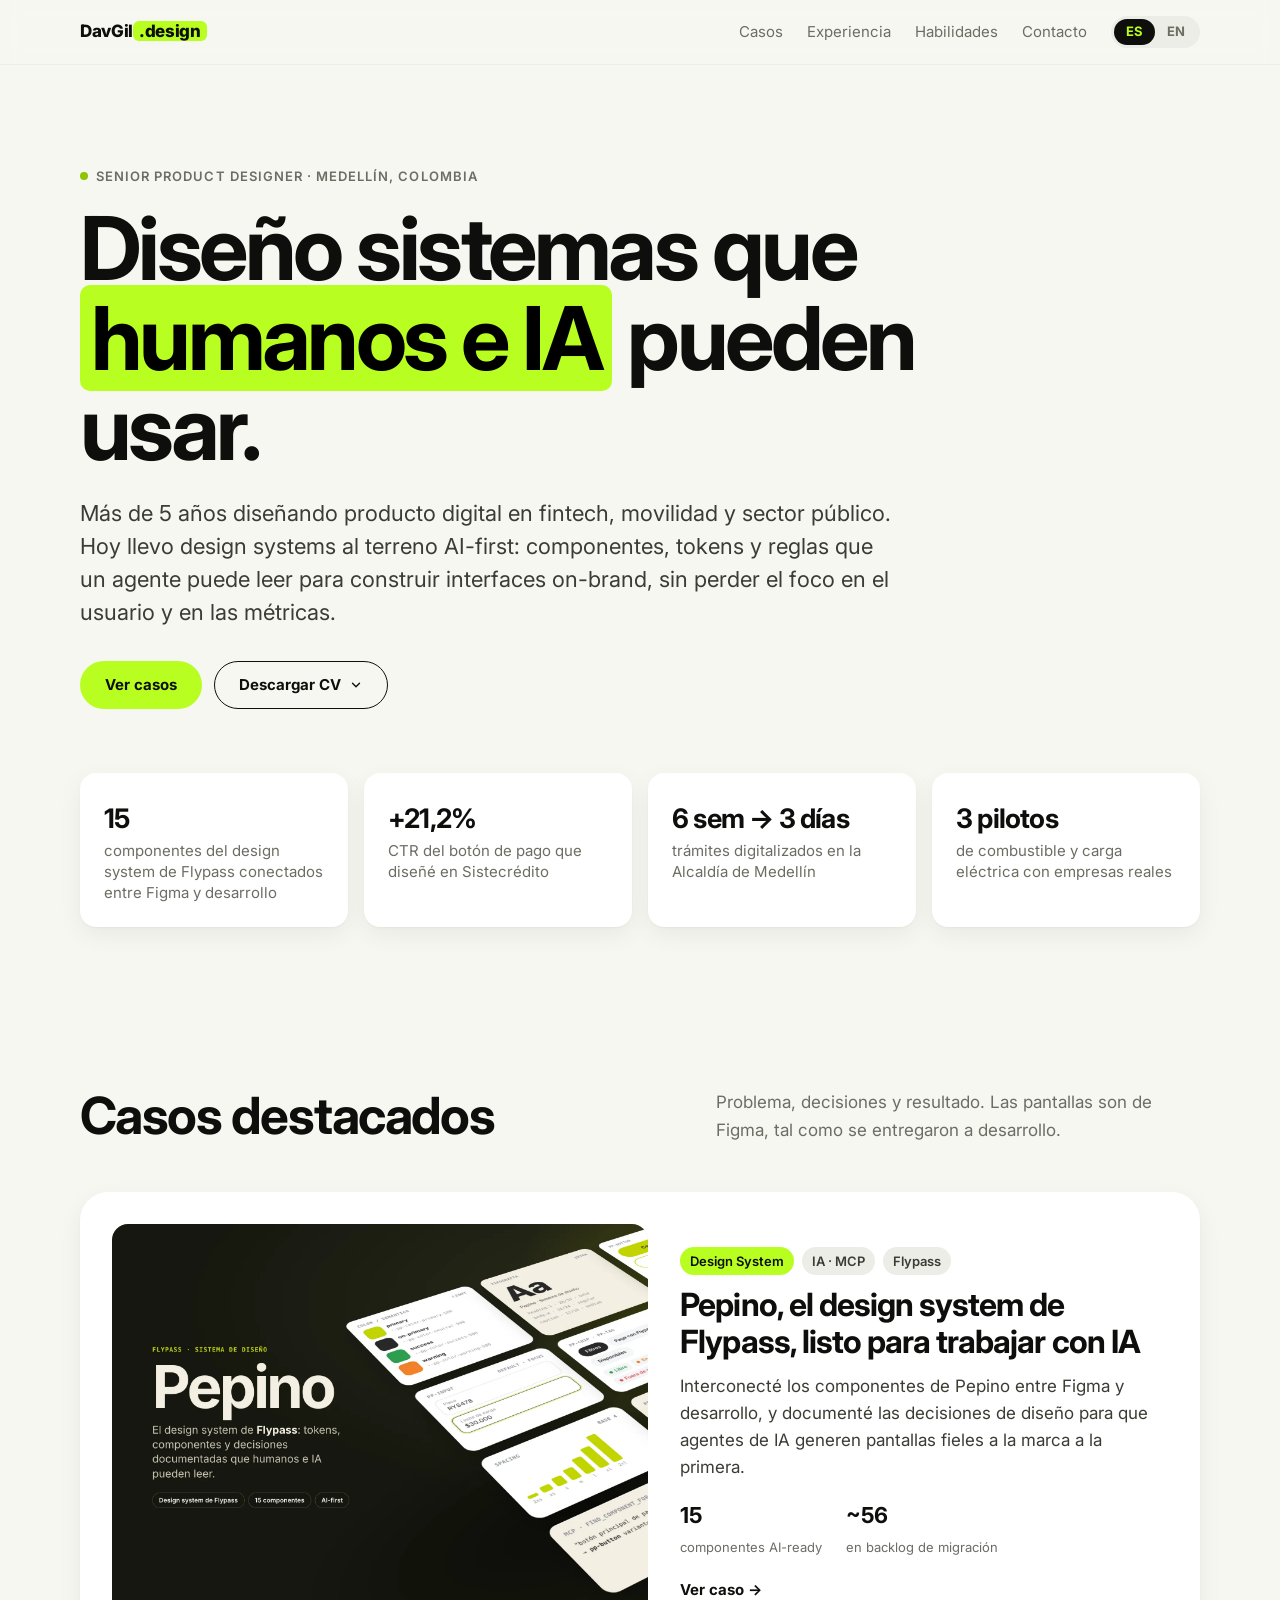
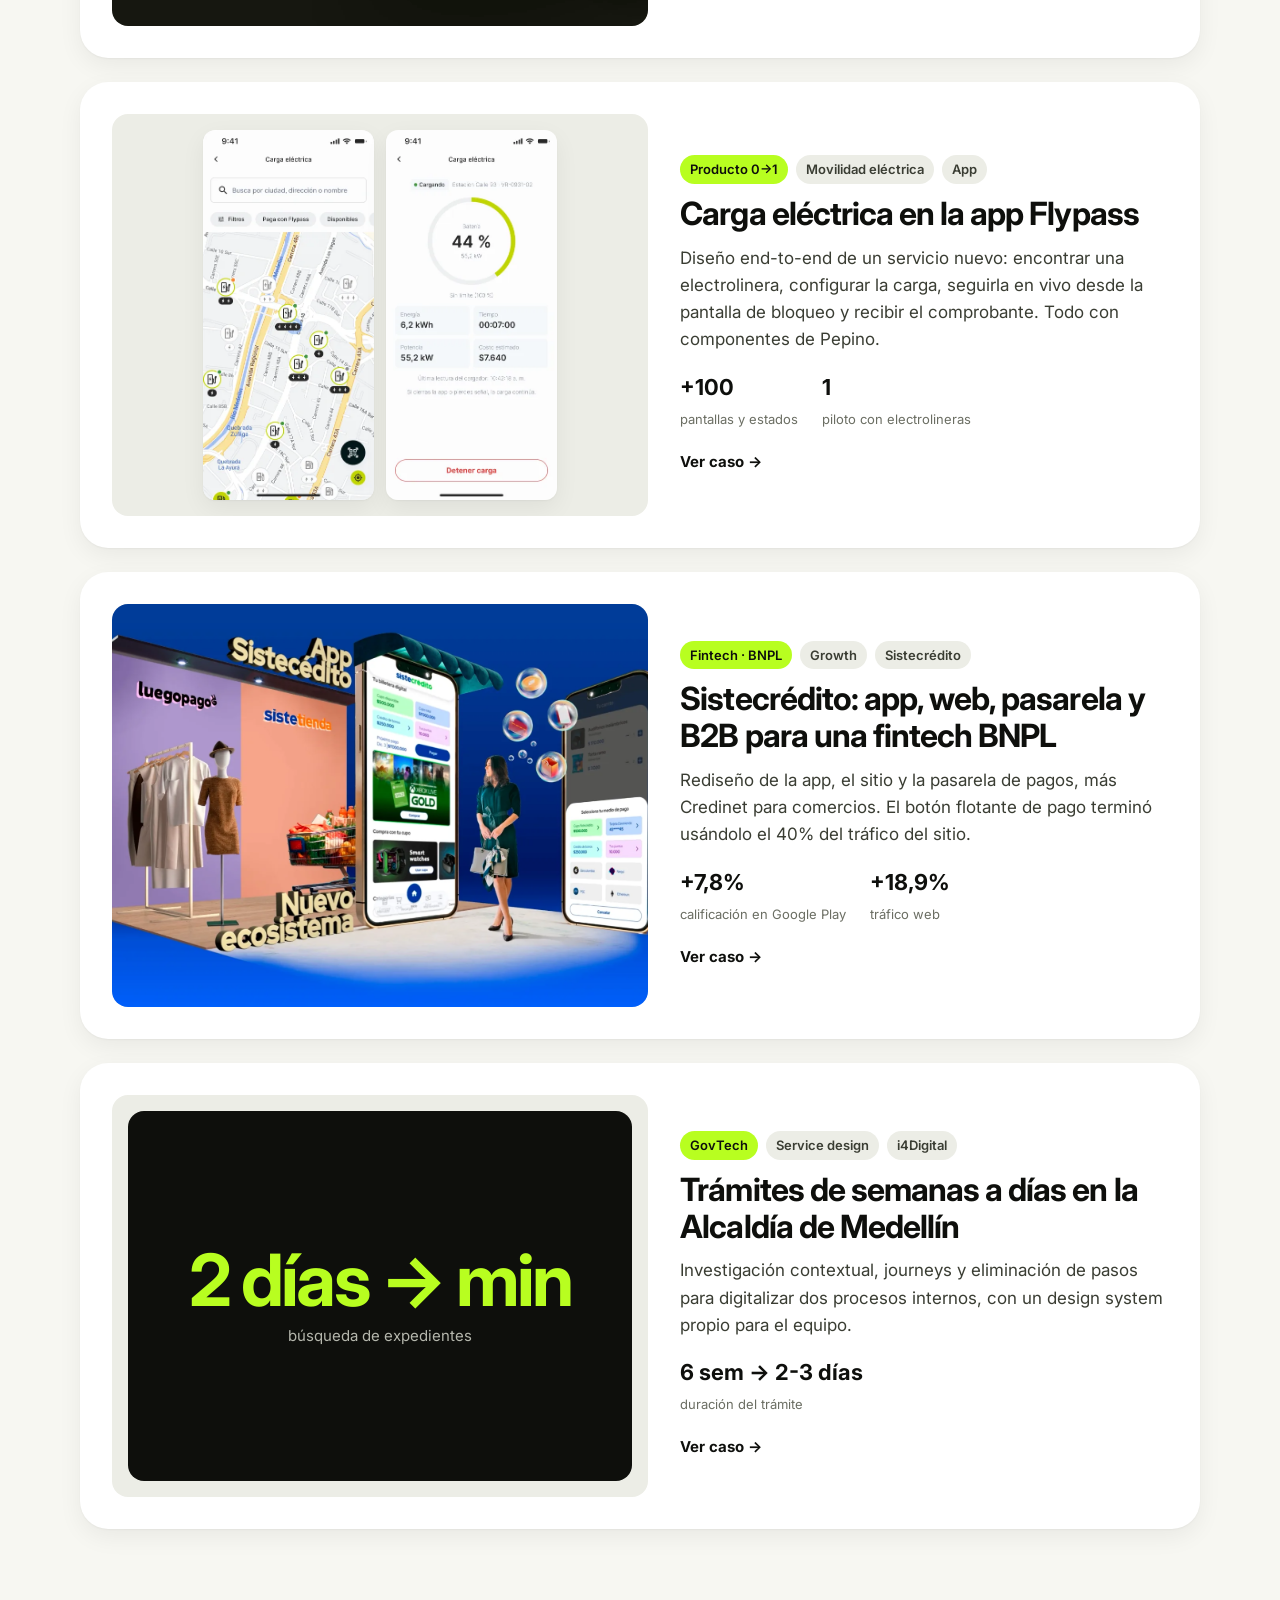
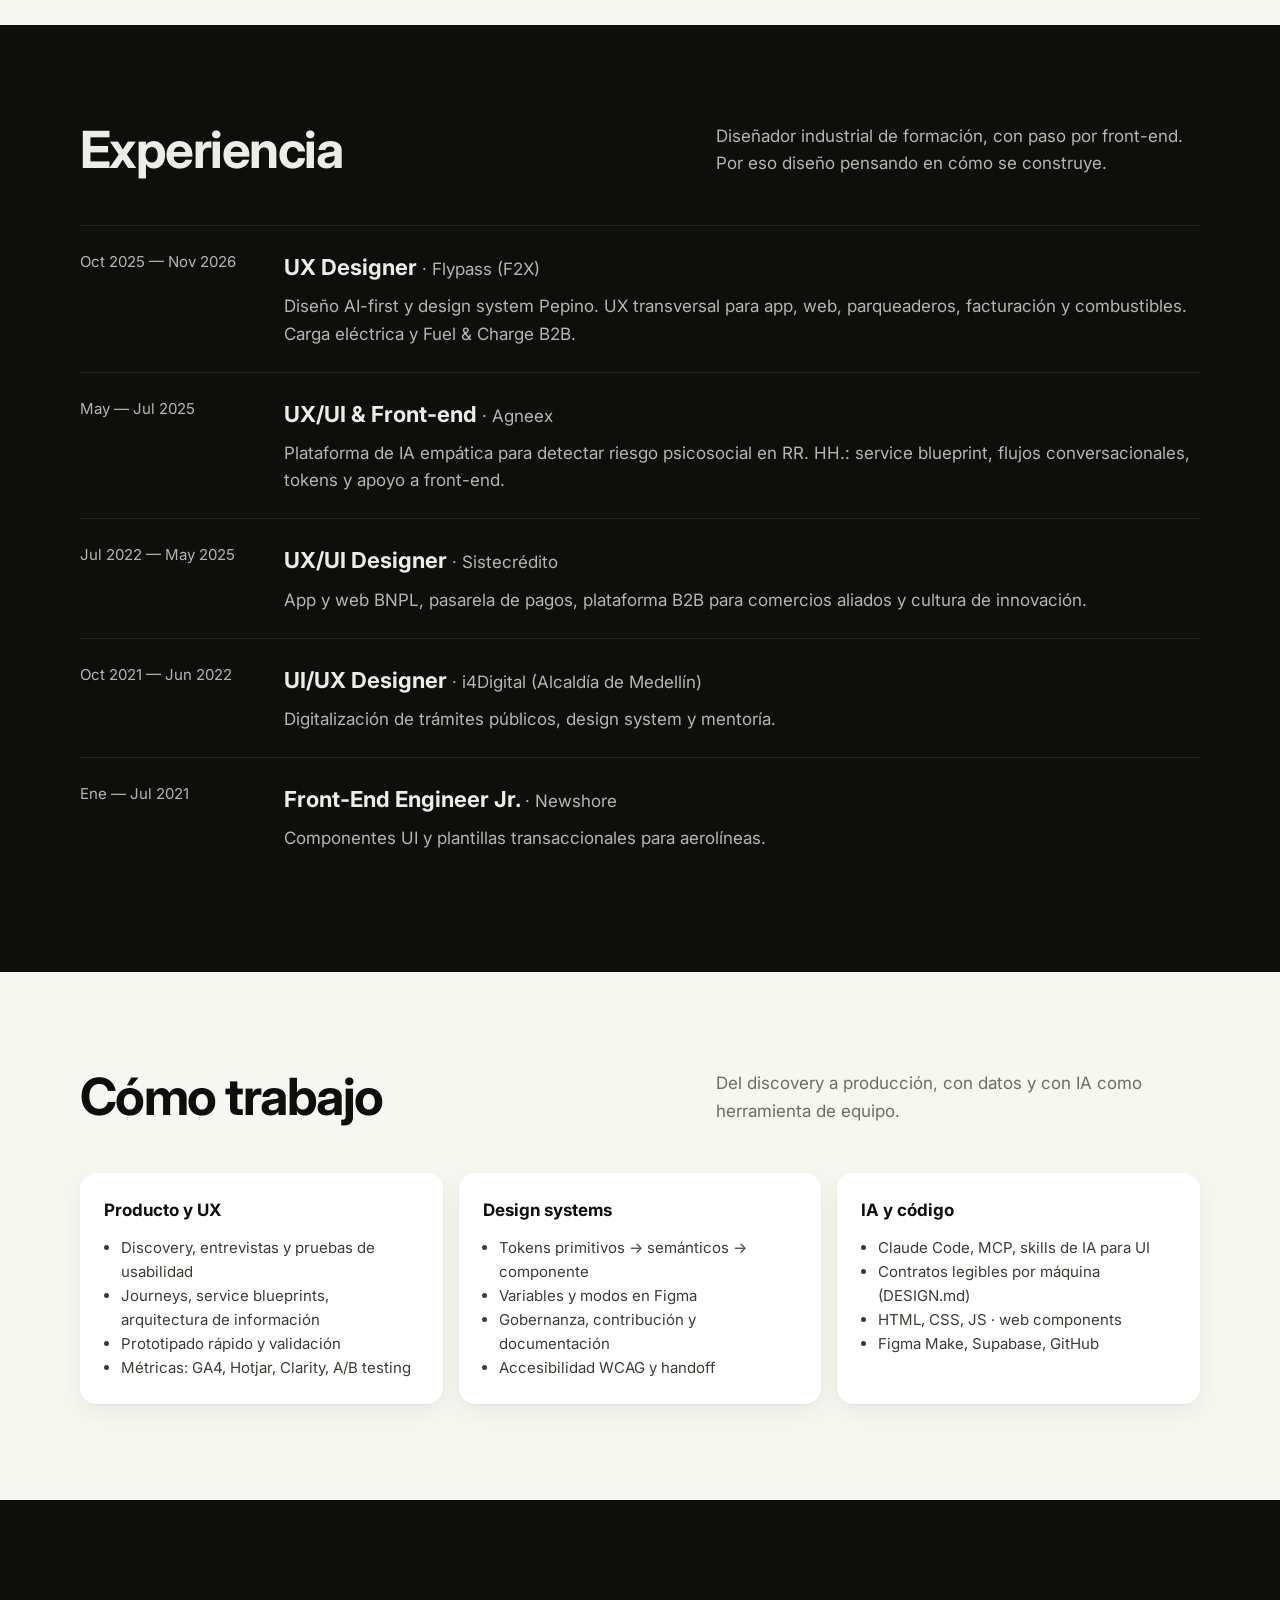
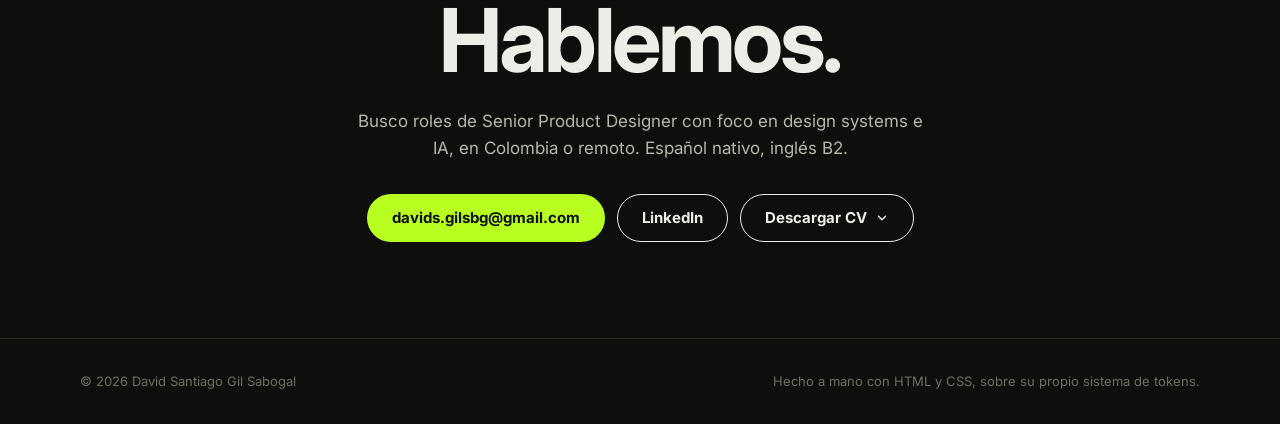
==== index.html @ e86877a6 "Portafolio v1: sitio ES/EN, casos y CV" ====
<!DOCTYPE html>
<html lang="es">
<head>
  <meta charset="utf-8">
  <meta name="viewport" content="width=device-width, initial-scale=1">
  <title>David Santiago Gil · Senior Product Designer · Design Systems & IA</title>
  <meta name="description" content="Senior Product Designer en Medellín. Design systems AI-first, producto fintech y movilidad. Pepino DS, carga eléctrica Flypass, pagos BNPL Sistecrédito.">
  <meta property="og:title" content="David Santiago Gil · Senior Product Designer">
  <meta property="og:description" content="Design systems AI-first · Fintech · Movilidad">
  <meta property="og:image" content="https://davgil-design.github.io/assets/img/pepino/hero-ds.webp">
  <link rel="preconnect" href="https://fonts.googleapis.com">
  <link rel="preconnect" href="https://fonts.gstatic.com" crossorigin>
  <link href="https://fonts.googleapis.com/css2?family=Inter:wght@400;600;700;800&family=JetBrains+Mono:wght@400;600&display=swap" rel="stylesheet">
  <link rel="stylesheet" href="assets/css/main.css">
</head>
<body>
<a class="skip-link" href="#main">Saltar al contenido</a>

<header class="nav">
  <div class="container nav__inner">
    <a class="nav__brand" href="./">DavGil<span>.design</span></a>
    <div class="nav__right"><ul class="nav__links">
      <li><a href="#casos">Casos</a></li>
      <li><a href="#experiencia">Experiencia</a></li>
      <li><a href="#habilidades">Habilidades</a></li>
      <li><a href="#contacto">Contacto</a></li>
    </ul><div class="lang-switch" role="group" aria-label="Idioma"><span aria-current="true">ES</span><a href="en/" hreflang="en" lang="en">EN</a></div></div>
    
  </div>
</header>

<main id="main">
  <section class="hero container">
    <span class="eyebrow">Senior Product Designer · Medellín, Colombia</span>
    <h1>Diseño sistemas que <mark>humanos e IA</mark> pueden usar.</h1>
    <p>Más de 5 años diseñando producto digital en fintech, movilidad y sector público. Hoy llevo design systems al terreno AI-first: componentes, tokens y reglas que un agente puede leer para construir interfaces on-brand, sin perder el foco en el usuario y en las métricas.</p>
    <div class="hero__cta">
      <a class="btn btn--primary" href="#casos">Ver casos</a>
      <details class="dropdown"><summary class="btn btn--ghost">Descargar CV <svg class="chev" width="14" height="14" viewBox="0 0 24 24" fill="none" stroke="currentColor" stroke-width="2.4" stroke-linecap="round" stroke-linejoin="round" aria-hidden="true"><path d="M6 9l6 6 6-6"/></svg></summary><div class="dropdown__menu"><a href="cv/David-Gil-CV-ES.pdf" download hreflang="es"><svg class="flag" viewBox="0 0 3 2" aria-hidden="true"><rect width="3" height="2" fill="#AA151B"/><rect y=".5" width="3" height="1" fill="#F1BF00"/></svg><span>Español</span><svg class="dl" width="16" height="16" viewBox="0 0 24 24" fill="none" stroke="currentColor" stroke-width="2" stroke-linecap="round" stroke-linejoin="round" aria-hidden="true"><path d="M12 4v12m0 0l-5-5m5 5l5-5M5 20h14"/></svg></a><a href="cv/David-Gil-CV-EN.pdf" download hreflang="en"><svg class="flag" viewBox="0 0 60 30" aria-hidden="true"><clipPath id="uk0"><path d="M30,15h30v15zv15h-30zh-30v-15zv-15h30z"/></clipPath><path d="M0,0v30h60v-30z" fill="#012169"/><path d="M0,0L60,30M60,0L0,30" stroke="#fff" stroke-width="6"/><path d="M0,0L60,30M60,0L0,30" clip-path="url(#uk0)" stroke="#C8102E" stroke-width="4"/><path d="M30,0v30M0,15h60" stroke="#fff" stroke-width="10"/><path d="M30,0v30M0,15h60" stroke="#C8102E" stroke-width="6"/></svg><span>English</span><svg class="dl" width="16" height="16" viewBox="0 0 24 24" fill="none" stroke="currentColor" stroke-width="2" stroke-linecap="round" stroke-linejoin="round" aria-hidden="true"><path d="M12 4v12m0 0l-5-5m5 5l5-5M5 20h14"/></svg></a></div></details>
    </div>

    <div class="stats" role="list">
      <div class="stat" role="listitem"><b>15</b><span>componentes del design system de Flypass conectados entre Figma y desarrollo</span></div>
      <div class="stat" role="listitem"><b>+21,2%</b><span>CTR del botón de pago que diseñé en Sistecrédito</span></div>
      <div class="stat" role="listitem"><b>6 sem → 3 días</b><span>trámites digitalizados en la Alcaldía de Medellín</span></div>
      <div class="stat" role="listitem"><b>3 pilotos</b><span>de combustible y carga eléctrica con empresas reales</span></div>
    </div>
  </section>

  <section class="section" id="casos" aria-labelledby="casos-title">
    <div class="container">
      <div class="section__head">
        <h2 id="casos-title">Casos destacados</h2>
        <p>Problema, decisiones y resultado. Las pantallas son de Figma, tal como se entregaron a desarrollo.</p>
      </div>

      <div class="cases">
        <a class="case" href="casos/pepino-ai-first.html">
          <div class="case__media case__media--wide"><img src="assets/img/pepino/hero-ds.webp" alt="Composición en perspectiva del sistema de diseño Pepino: tokens de color, tipografía, espaciado y componentes como botón, input, chips y tarjetas" loading="lazy" width="2400" height="1350"></div>
          <div>
            <div class="case__tags"><span class="tag tag--accent">Design System</span><span class="tag">IA · MCP</span><span class="tag">Flypass</span></div>
            <h3>Pepino, el design system de Flypass, listo para trabajar con IA</h3>
            <p>Interconecté los componentes de Pepino entre Figma y desarrollo, y documenté las decisiones de diseño para que agentes de IA generen pantallas fieles a la marca a la primera.</p>
            <div class="case__metrics"><div><b>15</b><span>componentes AI-ready</span></div><div><b>~56</b><span>en backlog de migración</span></div></div>
            <span class="case__link">Ver caso</span>
          </div>
        </a>

        <a class="case" href="casos/carga-electrica.html">
          <div class="case__media">
            <img src="assets/img/ev/mapa.webp" alt="Mapa de estaciones de carga eléctrica en la app Flypass" loading="lazy" width="375" height="812">
            <img src="assets/img/ev/carga-en-vivo.webp" alt="Pantalla de carga en vivo con anillo de progreso al 44 %" loading="lazy" width="375" height="812">
          </div>
          <div>
            <div class="case__tags"><span class="tag tag--accent">Producto 0→1</span><span class="tag">Movilidad eléctrica</span><span class="tag">App</span></div>
            <h3>Carga eléctrica en la app Flypass</h3>
            <p>Diseño end-to-end de un servicio nuevo: encontrar una electrolinera, configurar la carga, seguirla en vivo desde la pantalla de bloqueo y recibir el comprobante. Todo con componentes de Pepino.</p>
            <div class="case__metrics"><div><b>+100</b><span>pantallas y estados</span></div><div><b>1</b><span>piloto con electrolineras</span></div></div>
            <span class="case__link">Ver caso</span>
          </div>
        </a>

        <a class="case" href="casos/sistecredito-pagos.html">
          <div class="case__media case__media--wide"><img style="object-position: 60% center" src="assets/img/siste/app-hero.webp" alt="App Sistecrédito en varios dispositivos sobre un escenario de marca" loading="lazy" width="1800" height="1013"></div>
          <div>
            <div class="case__tags"><span class="tag tag--accent">Fintech · BNPL</span><span class="tag">Growth</span><span class="tag">Sistecrédito</span></div>
            <h3>Sistecrédito: app, web, pasarela y B2B para una fintech BNPL</h3>
            <p>Rediseño de la app, el sitio y la pasarela de pagos, más Credinet para comercios. El botón flotante de pago terminó usándolo el 40% del tráfico del sitio.</p>
            <div class="case__metrics"><div><b>+7,8%</b><span>calificación en Google Play</span></div><div><b>+18,9%</b><span>tráfico web</span></div></div>
            <span class="case__link">Ver caso</span>
          </div>
        </a>

        <a class="case" href="casos/alcaldia-medellin.html">
          <div class="case__media"><div class="typo-media"><b>2 días → min</b><span>búsqueda de expedientes</span></div></div>
          <div>
            <div class="case__tags"><span class="tag tag--accent">GovTech</span><span class="tag">Service design</span><span class="tag">i4Digital</span></div>
            <h3>Trámites de semanas a días en la Alcaldía de Medellín</h3>
            <p>Investigación contextual, journeys y eliminación de pasos para digitalizar dos procesos internos, con un design system propio para el equipo.</p>
            <div class="case__metrics"><div><b>6 sem → 2-3 días</b><span>duración del trámite</span></div></div>
            <span class="case__link">Ver caso</span>
          </div>
        </a>
      </div>
    </div>
  </section>

  <section class="section section--inverse" id="experiencia" aria-labelledby="exp-title">
    <div class="container">
      <div class="section__head">
        <h2 id="exp-title">Experiencia</h2>
        <p>Diseñador industrial de formación, con paso por front-end. Por eso diseño pensando en cómo se construye.</p>
      </div>
      <ol class="timeline">
        <li><time>Oct 2025 — Nov 2026</time><div><h3>UX Designer <small>· Flypass (F2X)</small></h3><p>Diseño AI-first y design system Pepino. UX transversal para app, web, parqueaderos, facturación y combustibles. Carga eléctrica y Fuel &amp; Charge B2B.</p></div></li>
        <li><time>May — Jul 2025</time><div><h3>UX/UI &amp; Front-end <small>· Agneex</small></h3><p>Plataforma de IA empática para detectar riesgo psicosocial en RR. HH.: service blueprint, flujos conversacionales, tokens y apoyo a front-end.</p></div></li>
        <li><time>Jul 2022 — May 2025</time><div><h3>UX/UI Designer <small>· Sistecrédito</small></h3><p>App y web BNPL, pasarela de pagos, plataforma B2B para comercios aliados y cultura de innovación.</p></div></li>
        <li><time>Oct 2021 — Jun 2022</time><div><h3>UI/UX Designer <small>· i4Digital (Alcaldía de Medellín)</small></h3><p>Digitalización de trámites públicos, design system y mentoría.</p></div></li>
        <li><time>Ene — Jul 2021</time><div><h3>Front-End Engineer Jr. <small>· Newshore</small></h3><p>Componentes UI y plantillas transaccionales para aerolíneas.</p></div></li>
      </ol>
    </div>
  </section>

  <section class="section" id="habilidades" aria-labelledby="skills-title">
    <div class="container">
      <div class="section__head">
        <h2 id="skills-title">Cómo trabajo</h2>
        <p>Del discovery a producción, con datos y con IA como herramienta de equipo.</p>
      </div>
      <div class="skills">
        <div class="skill"><h3>Producto y UX</h3><ul><li>Discovery, entrevistas y pruebas de usabilidad</li><li>Journeys, service blueprints, arquitectura de información</li><li>Prototipado rápido y validación</li><li>Métricas: GA4, Hotjar, Clarity, A/B testing</li></ul></div>
        <div class="skill"><h3>Design systems</h3><ul><li>Tokens primitivos → semánticos → componente</li><li>Variables y modos en Figma</li><li>Gobernanza, contribución y documentación</li><li>Accesibilidad WCAG y handoff</li></ul></div>
        <div class="skill"><h3>IA y código</h3><ul><li>Claude Code, MCP, skills de IA para UI</li><li>Contratos legibles por máquina (DESIGN.md)</li><li>HTML, CSS, JS · web components</li><li>Figma Make, Supabase, GitHub</li></ul></div>
      </div>
    </div>
  </section>
</main>

<section class="section section--inverse contact" id="contacto" aria-labelledby="contact-title">
  <div class="container">
    <h2 id="contact-title">Hablemos.</h2>
    <p>Busco roles de Senior Product Designer con foco en design systems e IA, en Colombia o remoto. Español nativo, inglés B2.</p>
    <div class="hero__cta">
      <a class="btn btn--primary" href="mailto:davids.gilsbg@gmail.com">davids.gilsbg@gmail.com</a>
      <a class="btn btn--inverse" href="https://www.linkedin.com/in/david-gil-human-design/" target="_blank" rel="noopener">LinkedIn</a>
      <details class="dropdown"><summary class="btn btn--inverse">Descargar CV <svg class="chev" width="14" height="14" viewBox="0 0 24 24" fill="none" stroke="currentColor" stroke-width="2.4" stroke-linecap="round" stroke-linejoin="round" aria-hidden="true"><path d="M6 9l6 6 6-6"/></svg></summary><div class="dropdown__menu"><a href="cv/David-Gil-CV-ES.pdf" download hreflang="es"><svg class="flag" viewBox="0 0 3 2" aria-hidden="true"><rect width="3" height="2" fill="#AA151B"/><rect y=".5" width="3" height="1" fill="#F1BF00"/></svg><span>Español</span><svg class="dl" width="16" height="16" viewBox="0 0 24 24" fill="none" stroke="currentColor" stroke-width="2" stroke-linecap="round" stroke-linejoin="round" aria-hidden="true"><path d="M12 4v12m0 0l-5-5m5 5l5-5M5 20h14"/></svg></a><a href="cv/David-Gil-CV-EN.pdf" download hreflang="en"><svg class="flag" viewBox="0 0 60 30" aria-hidden="true"><clipPath id="uk1"><path d="M30,15h30v15zv15h-30zh-30v-15zv-15h30z"/></clipPath><path d="M0,0v30h60v-30z" fill="#012169"/><path d="M0,0L60,30M60,0L0,30" stroke="#fff" stroke-width="6"/><path d="M0,0L60,30M60,0L0,30" clip-path="url(#uk1)" stroke="#C8102E" stroke-width="4"/><path d="M30,0v30M0,15h60" stroke="#fff" stroke-width="10"/><path d="M30,0v30M0,15h60" stroke="#C8102E" stroke-width="6"/></svg><span>English</span><svg class="dl" width="16" height="16" viewBox="0 0 24 24" fill="none" stroke="currentColor" stroke-width="2" stroke-linecap="round" stroke-linejoin="round" aria-hidden="true"><path d="M12 4v12m0 0l-5-5m5 5l5-5M5 20h14"/></svg></a></div></details>
    </div>
  </div>
</section>
<footer class="footer"><div class="container"><span>© 2026 David Santiago Gil Sabogal</span><span>Hecho a mano con HTML y CSS, sobre su propio sistema de tokens.</span></div></footer>
<script src="assets/js/main.js" defer></script>
</body>
</html>
---- assets/css/main.css ----
@import url("tokens.css");

*,
*::before,
*::after { box-sizing: border-box; }

html { scroll-behavior: smooth; }
body {
  margin: 0;
  font-family: var(--font-sans);
  font-size: var(--fs-m);
  line-height: 1.6;
  color: var(--color-text);
  background: var(--color-bg);
  -webkit-font-smoothing: antialiased;
}
img { max-width: 100%; height: auto; display: block; }
a { color: inherit; }
:focus-visible { outline: 3px solid var(--color-focus); outline-offset: 3px; border-radius: 4px; }

.skip-link {
  position: absolute; left: -999px; top: var(--space-2);
  background: var(--color-accent); padding: var(--space-2) var(--space-4); border-radius: var(--radius-s);
}
.skip-link:focus { left: var(--space-2); }

.container { width: min(100% - 2 * var(--space-5), var(--container)); margin-inline: auto; }

/* ---------- Nav ---------- */
.nav {
  position: sticky; top: 0; z-index: 10;
  background: color-mix(in srgb, var(--color-bg) 88%, transparent);
  backdrop-filter: blur(10px);
  border-bottom: 1px solid var(--color-border);
}
.nav__inner { display: flex; align-items: center; justify-content: space-between; height: 64px; gap: var(--space-4); }
.nav__brand { font-weight: 800; text-decoration: none; letter-spacing: -0.02em; }
.nav__brand span { background: var(--color-accent); padding: 0 6px; border-radius: 6px; }
.nav__links { display: flex; gap: var(--space-5); list-style: none; margin: 0; padding: 0; font-size: var(--fs-s); }
.nav__links a { text-decoration: none; color: var(--color-text-muted); }
.nav__links a:hover { color: var(--color-text); }
.lang { font-size: var(--fs-xs); font-weight: 600; text-decoration: none; border: 1px solid var(--ink-300); padding: 4px 10px; border-radius: var(--radius-pill); }
@media (max-width: 720px) { .nav__links { display: none; } }

/* ---------- Botones ---------- */
.btn {
  display: inline-flex; align-items: center; gap: var(--space-2);
  min-height: 48px; padding: 0 var(--space-5);
  border-radius: var(--radius-pill); font-weight: 700; font-size: var(--fs-s);
  text-decoration: none; border: 1.5px solid transparent; transition: transform .15s ease;
}
.btn:hover { transform: translateY(-1px); }
.btn--primary { background: var(--color-accent); color: var(--ink-950); }
.btn--ghost { border-color: var(--ink-950); }
.btn--inverse { border-color: var(--ink-100); color: var(--ink-100); }

/* ---------- Hero ---------- */
.hero { padding: var(--space-9) 0 var(--space-8); }
.eyebrow {
  display: inline-flex; align-items: center; gap: var(--space-2);
  font-size: var(--fs-xs); font-weight: 600; text-transform: uppercase; letter-spacing: .08em; color: var(--color-text-muted);
}
.eyebrow::before { content: ""; width: 8px; height: 8px; border-radius: 50%; background: var(--color-accent-strong); }
.hero h1 { font-size: var(--fs-3xl); line-height: 1.02; letter-spacing: -0.04em; margin: var(--space-4) 0 var(--space-5); max-width: 16ch; }
.hero h1 mark { background: var(--color-accent); padding: 0 .12em; border-radius: 10px; }
.hero p { font-size: var(--fs-l); color: var(--ink-700); max-width: 58ch; margin: 0 0 var(--space-6); line-height: 1.5; }
.hero__cta { display: flex; flex-wrap: wrap; gap: var(--space-3); }

/* ---------- Métricas ---------- */
.stats { display: grid; grid-template-columns: repeat(4, 1fr); gap: var(--space-4); margin-top: var(--space-8); }
.stat { background: var(--color-surface); border-radius: var(--radius-m); padding: var(--space-5); box-shadow: var(--shadow-card); }
.stat b { display: block; font-size: var(--fs-xl); letter-spacing: -0.03em; }
.stat span { font-size: var(--fs-s); color: var(--color-text-muted); line-height: 1.4; display: block; }
@media (max-width: 820px) { .stats { grid-template-columns: repeat(2, 1fr); } }

/* ---------- Secciones ---------- */
.section { padding: var(--space-9) 0; }
.section--inverse { background: var(--color-surface-inverse); color: var(--color-text-inverse); }
.section__head { display: flex; justify-content: space-between; align-items: end; gap: var(--space-5); margin-bottom: var(--space-7); flex-wrap: wrap; }
.section__head h2 { font-size: var(--fs-2xl); letter-spacing: -0.03em; margin: 0; line-height: 1.1; }
.section__head p { color: var(--color-text-muted); margin: 0; max-width: 44ch; }
.section--inverse .section__head p { color: var(--ink-300); }

/* ---------- Casos ---------- */
.cases { display: grid; gap: var(--space-5); }
.case {
  display: grid; grid-template-columns: 1.1fr 1fr; gap: var(--space-6); align-items: center;
  background: var(--color-surface); border-radius: var(--radius-l); padding: var(--space-6);
  text-decoration: none; box-shadow: var(--shadow-card); transition: transform .2s ease;
}
.case:hover { transform: translateY(-3px); }
.case__media { border-radius: var(--radius-m); overflow: hidden; background: var(--ink-100); aspect-ratio: 4 / 3; display: flex; align-items: center; justify-content: center; gap: var(--space-3); padding: var(--space-4); }
.case__media img { height: 100%; width: auto; border-radius: 12px; object-fit: cover; box-shadow: var(--shadow-card); }
.case__media--wide img { width: 100%; height: 100%; object-fit: cover; object-position: left center; box-shadow: none; border-radius: 0; }
.case__media--wide { padding: 0; }
.case__tags { display: flex; flex-wrap: wrap; gap: var(--space-2); margin-bottom: var(--space-3); }
.tag { font-size: var(--fs-xs); font-weight: 600; padding: 4px 10px; border-radius: var(--radius-pill); background: var(--ink-100); color: var(--ink-700); }
.tag--accent { background: var(--color-accent); color: var(--ink-950); }
.case h3 { font-size: var(--fs-xl); line-height: 1.15; letter-spacing: -0.03em; margin: 0 0 var(--space-3); }
.case p { color: var(--ink-700); margin: 0 0 var(--space-4); }
.case__metrics { display: flex; gap: var(--space-5); flex-wrap: wrap; margin-bottom: var(--space-4); }
.case__metrics b { display: block; font-size: var(--fs-l); }
.case__metrics span { font-size: var(--fs-xs); color: var(--color-text-muted); }
.case__link { font-weight: 700; font-size: var(--fs-s); }
.case__link::after { content: " →"; }
@media (max-width: 860px) { .case { grid-template-columns: 1fr; padding: var(--space-5); } }

/* Media tipográfica (casos sin pantallas públicas) */
.typo-media { width: 100%; height: 100%; display: grid; place-content: center; text-align: center; background: var(--ink-950); color: var(--ink-100); border-radius: var(--radius-m); padding: var(--space-5); }
.typo-media b { font-size: clamp(2.5rem, 6vw, 4.5rem); letter-spacing: -0.04em; color: var(--color-accent); line-height: 1; }
.typo-media span { font-size: var(--fs-s); color: var(--ink-300); margin-top: var(--space-2); }

/* ---------- Experiencia ---------- */
.timeline { list-style: none; margin: 0; padding: 0; display: grid; gap: 0; }
.timeline li { display: grid; grid-template-columns: 180px 1fr; gap: var(--space-5); padding: var(--space-5) 0; border-top: 1px solid var(--ink-800); }
.timeline time { color: var(--ink-300); font-size: var(--fs-s); }
.timeline h3 { margin: 0; font-size: var(--fs-l); }
.timeline h3 small { font-weight: 400; color: var(--ink-300); font-size: var(--fs-m); }
.timeline p { margin: var(--space-2) 0 0; color: var(--ink-300); }
@media (max-width: 640px) { .timeline li { grid-template-columns: 1fr; gap: var(--space-2); } }

/* ---------- Skills ---------- */
.skills { display: grid; grid-template-columns: repeat(3, 1fr); gap: var(--space-4); }
.skill { background: var(--color-surface); border-radius: var(--radius-m); padding: var(--space-5); box-shadow: var(--shadow-card); }
.skill h3 { margin: 0 0 var(--space-3); font-size: var(--fs-m); }
.skill ul { margin: 0; padding-left: 1.1em; color: var(--ink-700); font-size: var(--fs-s); }
@media (max-width: 820px) { .skills { grid-template-columns: 1fr; } }

/* ---------- Contacto ---------- */
.contact { text-align: center; }
.contact h2 { font-size: var(--fs-3xl); letter-spacing: -0.04em; margin: 0 0 var(--space-5); line-height: 1; }
.contact p { color: var(--ink-300); margin: 0 auto var(--space-6); max-width: 52ch; }
.contact .hero__cta { justify-content: center; }
.footer { padding: var(--space-6) 0; font-size: var(--fs-xs); color: var(--ink-500); background: var(--color-surface-inverse); border-top: 1px solid var(--ink-800); }
.footer .container { display: flex; justify-content: space-between; gap: var(--space-4); flex-wrap: wrap; }

/* ---------- Caso de estudio ---------- */
.cs-hero { padding: var(--space-8) 0 var(--space-6); }
.cs-hero h1 { font-size: var(--fs-2xl); letter-spacing: -0.035em; line-height: 1.08; margin: var(--space-3) 0 var(--space-4); max-width: 22ch; }
.cs-hero p { font-size: var(--fs-l); color: var(--ink-700); max-width: 62ch; margin: 0; line-height: 1.5; }
.cs-meta { display: grid; grid-template-columns: repeat(4, 1fr); gap: var(--space-4); margin: var(--space-7) 0 0; padding: var(--space-5) 0; border-top: 1px solid var(--ink-300); border-bottom: 1px solid var(--ink-300); }
.cs-meta dt { font-size: var(--fs-xs); color: var(--color-text-muted); text-transform: uppercase; letter-spacing: .06em; }
.cs-meta dd { margin: var(--space-1) 0 0; font-weight: 600; font-size: var(--fs-s); }
@media (max-width: 720px) { .cs-meta { grid-template-columns: repeat(2, 1fr); } }
.cs-body { padding: var(--space-7) 0 var(--space-9); }
.cs-block { display: grid; grid-template-columns: 220px 1fr; gap: var(--space-6); padding: var(--space-6) 0; border-top: 1px solid var(--color-border); }
.cs-block > h2 { font-size: var(--fs-m); margin: 0; text-transform: uppercase; letter-spacing: .06em; color: var(--color-text-muted); }
.cs-block__content { max-width: 68ch; }
.cs-block__content p { margin: 0 0 var(--space-4); }
.cs-block__content ul { margin: 0 0 var(--space-4); padding-left: 1.2em; }
.cs-block__content li { margin-bottom: var(--space-2); }
.cs-block__content h3 { font-size: var(--fs-l); margin: var(--space-5) 0 var(--space-3); letter-spacing: -0.02em; }
@media (max-width: 760px) { .cs-block { grid-template-columns: 1fr; gap: var(--space-3); } }
.screens { display: flex; gap: var(--space-4); overflow-x: auto; padding: var(--space-5) 0; scroll-snap-type: x mandatory; }
.screens figure { margin: 0; flex: 0 0 230px; scroll-snap-align: start; }
.screens img { width: 100%; height: auto; border-radius: 20px; box-shadow: var(--shadow-card); background: var(--white); }
.screens figcaption { font-size: var(--fs-xs); color: var(--color-text-muted); margin-top: var(--space-2); }
.figure-wide { margin: var(--space-5) 0; }
.figure-wide img { border-radius: var(--radius-m); box-shadow: var(--shadow-card); width: 100%; height: auto; }
.figure-wide figcaption { font-size: var(--fs-xs); color: var(--color-text-muted); margin-top: var(--space-2); }
.results { display: grid; grid-template-columns: repeat(3, 1fr); gap: var(--space-4); margin: var(--space-4) 0; }
.results div { background: var(--color-surface); border-radius: var(--radius-m); padding: var(--space-5); box-shadow: var(--shadow-card); }
.results b { display: block; font-size: var(--fs-xl); letter-spacing: -0.03em; }
.results span { font-size: var(--fs-s); color: var(--color-text-muted); }
@media (max-width: 720px) { .results { grid-template-columns: 1fr; } }
.code {
  font-family: var(--font-mono); font-size: var(--fs-xs); background: var(--ink-950); color: var(--ink-100);
  border-radius: var(--radius-m); padding: var(--space-5); overflow-x: auto; line-height: 1.7; margin: 0 0 var(--space-4);
}
.code .k { color: var(--lime-400); }
.code .c { color: var(--ink-500); }
.flow { display: flex; flex-wrap: wrap; gap: var(--space-2); align-items: center; margin: var(--space-4) 0; }
.flow span { background: var(--color-surface); border: 1px solid var(--ink-300); border-radius: var(--radius-pill); padding: 6px 14px; font-size: var(--fs-s); font-weight: 600; }
.flow i { font-style: normal; color: var(--color-text-muted); }
.next { display: flex; justify-content: space-between; gap: var(--space-4); padding-top: var(--space-6); border-top: 1px solid var(--color-border); flex-wrap: wrap; }

@media (prefers-reduced-motion: reduce) { * { transition: none !important; scroll-behavior: auto !important; } }

.pair { display: grid; grid-template-columns: 1fr 1fr; gap: var(--space-4); align-items: start; }
.pair .figure-wide { margin: 0; }
@media (max-width: 640px) { .pair { grid-template-columns: 1fr; } }
.pair .figure-wide img { width: auto; max-width: 100%; max-height: 480px; margin-inline: auto; }

/* ---------- Selector de idioma ---------- */
.nav__right { display: flex; align-items: center; gap: var(--space-5); }
.lang-switch { display: inline-flex; padding: 3px; border-radius: var(--radius-pill); background: var(--ink-100); font-size: var(--fs-xs); font-weight: 700; }
.lang-switch > * { padding: 5px 12px; border-radius: var(--radius-pill); text-decoration: none; color: var(--color-text-muted); line-height: 1.2; }
.lang-switch [aria-current] { background: var(--ink-950); color: var(--color-accent); }
.lang-switch a:hover { color: var(--color-text); }

/* ---------- Dropdown de CV ---------- */
.dropdown { position: relative; display: inline-block; }
.dropdown > summary { list-style: none; cursor: pointer; }
.dropdown > summary::-webkit-details-marker { display: none; }
.dropdown > summary .chev { transition: transform .2s ease; }
.dropdown[open] > summary .chev { transform: rotate(180deg); }
.dropdown__menu {
  position: absolute; top: calc(100% + 8px); left: 0; z-index: 20; min-width: 236px;
  background: #F6F0E4; border: 1px solid #E9DFCB; border-radius: var(--radius-m);
  box-shadow: 0 12px 32px rgba(14, 15, 12, .16); padding: 6px; display: grid; gap: 2px;
}
.dropdown__menu a {
  display: flex; align-items: center; gap: var(--space-3); padding: 10px 12px; border-radius: 10px;
  text-decoration: none; color: var(--ink-950); font-size: var(--fs-s); font-weight: 600;
}
.dropdown__menu a:hover, .dropdown__menu a:focus-visible { background: #ECE2CD; }
.dropdown__menu .flag { width: 22px; height: 15px; border-radius: 3px; overflow: hidden; flex: none; box-shadow: 0 0 0 1px rgba(0,0,0,.08); }
.dropdown__menu .dl { margin-left: auto; opacity: .55; }
.contact .dropdown__menu { left: 50%; transform: translateX(-50%); text-align: left; }
.contact .dropdown { text-align: left; }
.stat b { font-size: clamp(1.35rem, 2.1vw, 2rem); white-space: nowrap; }
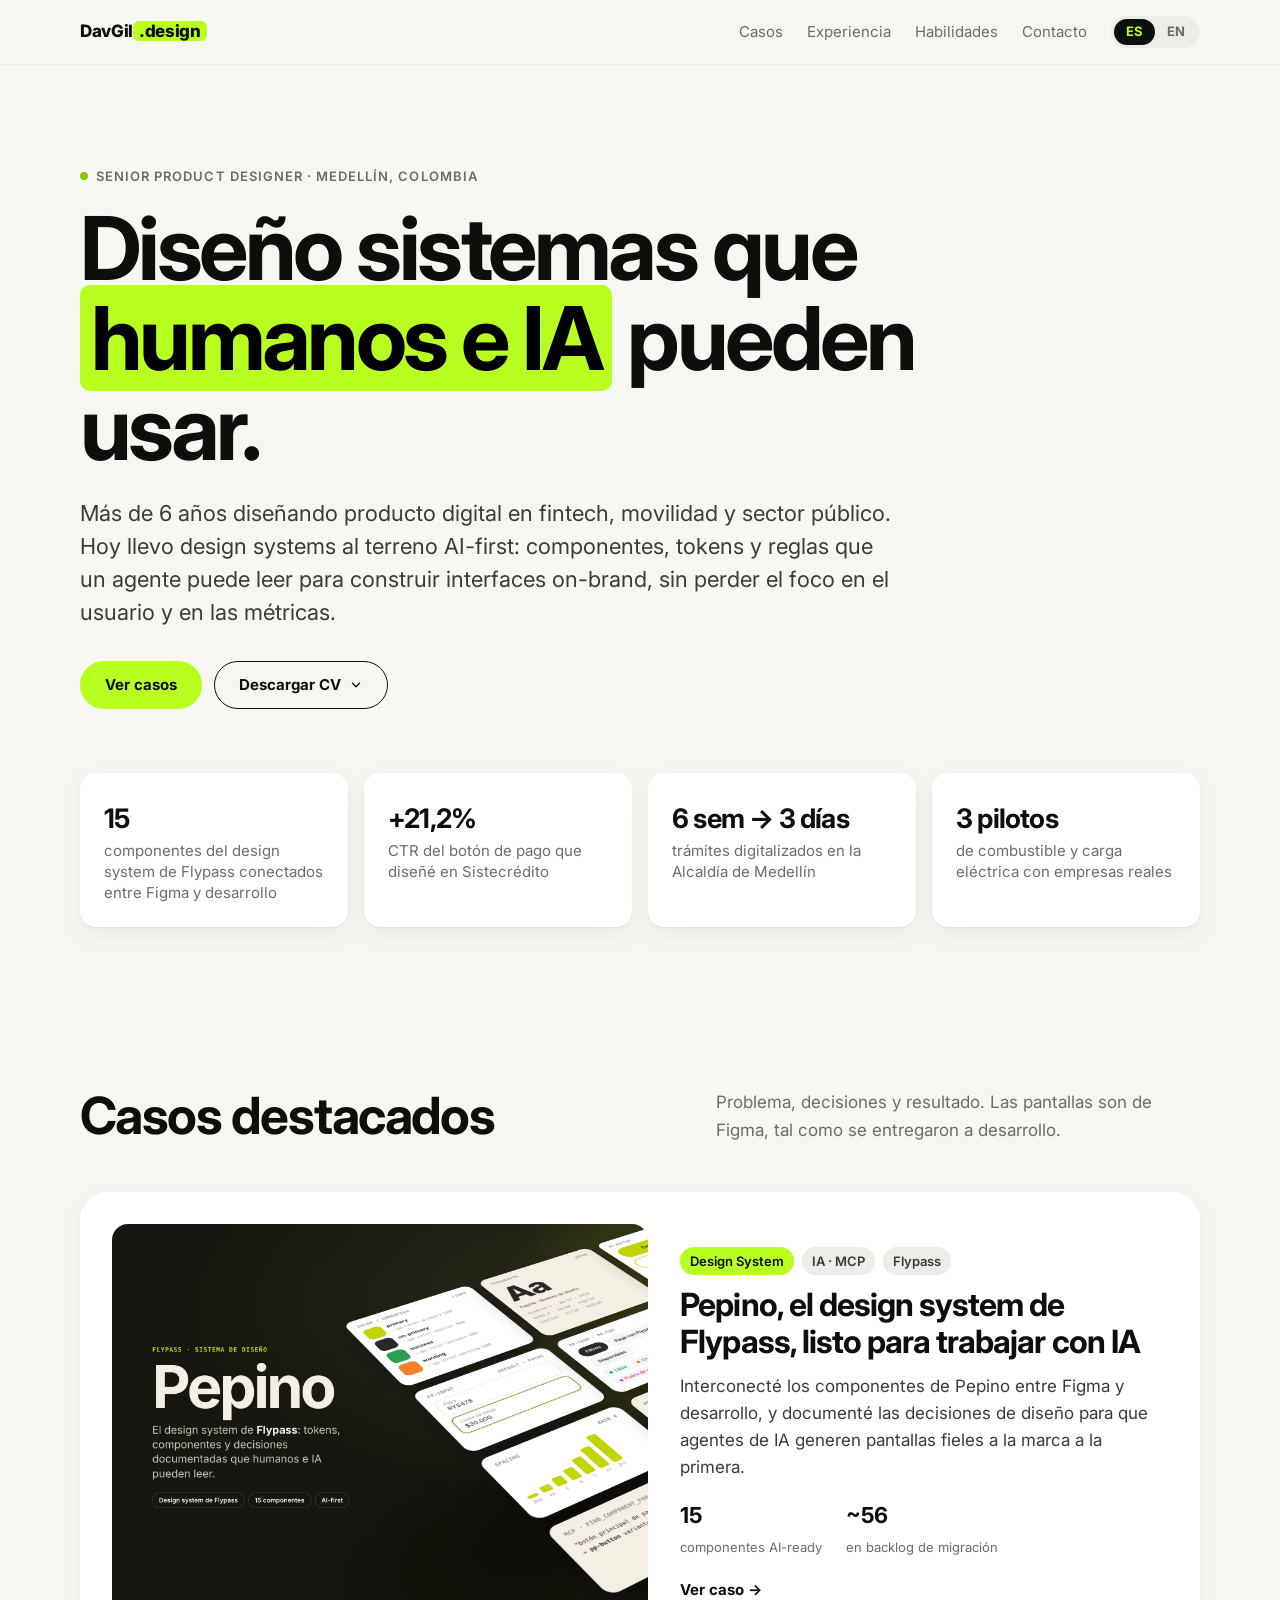
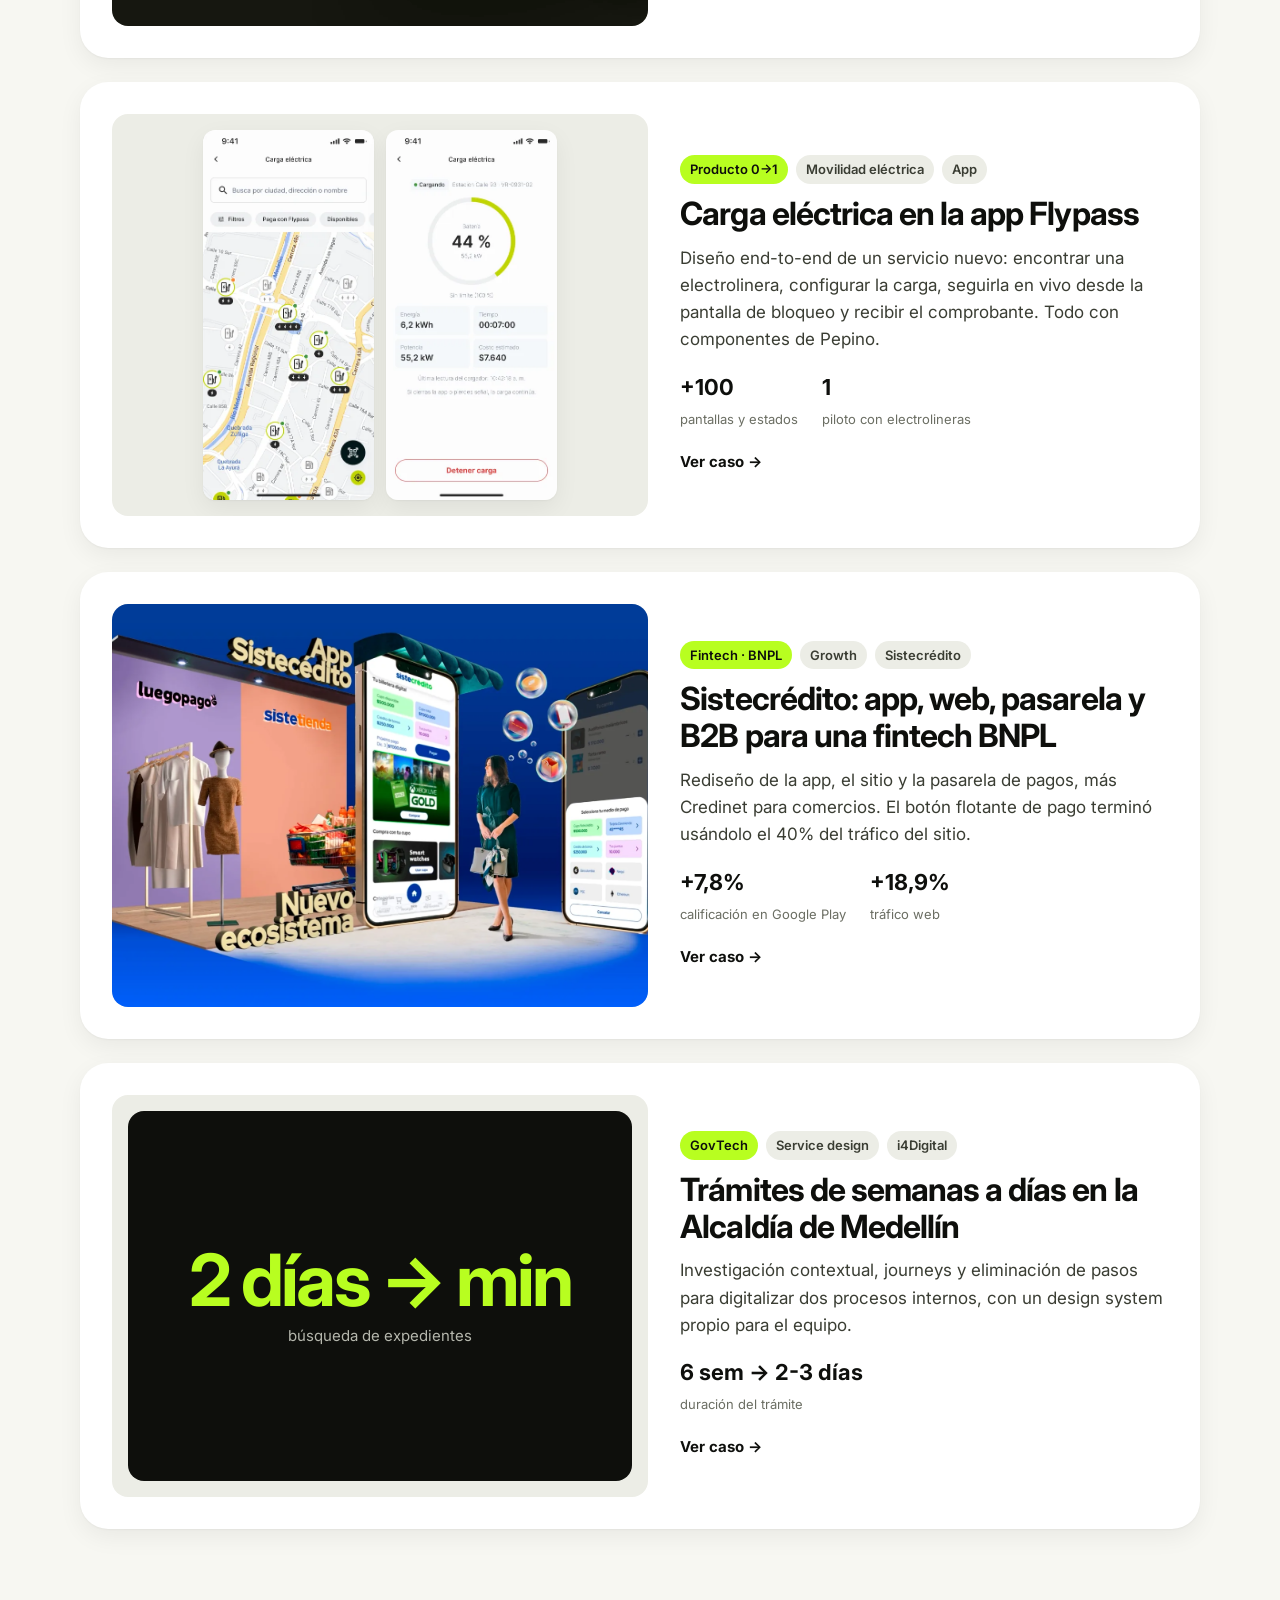
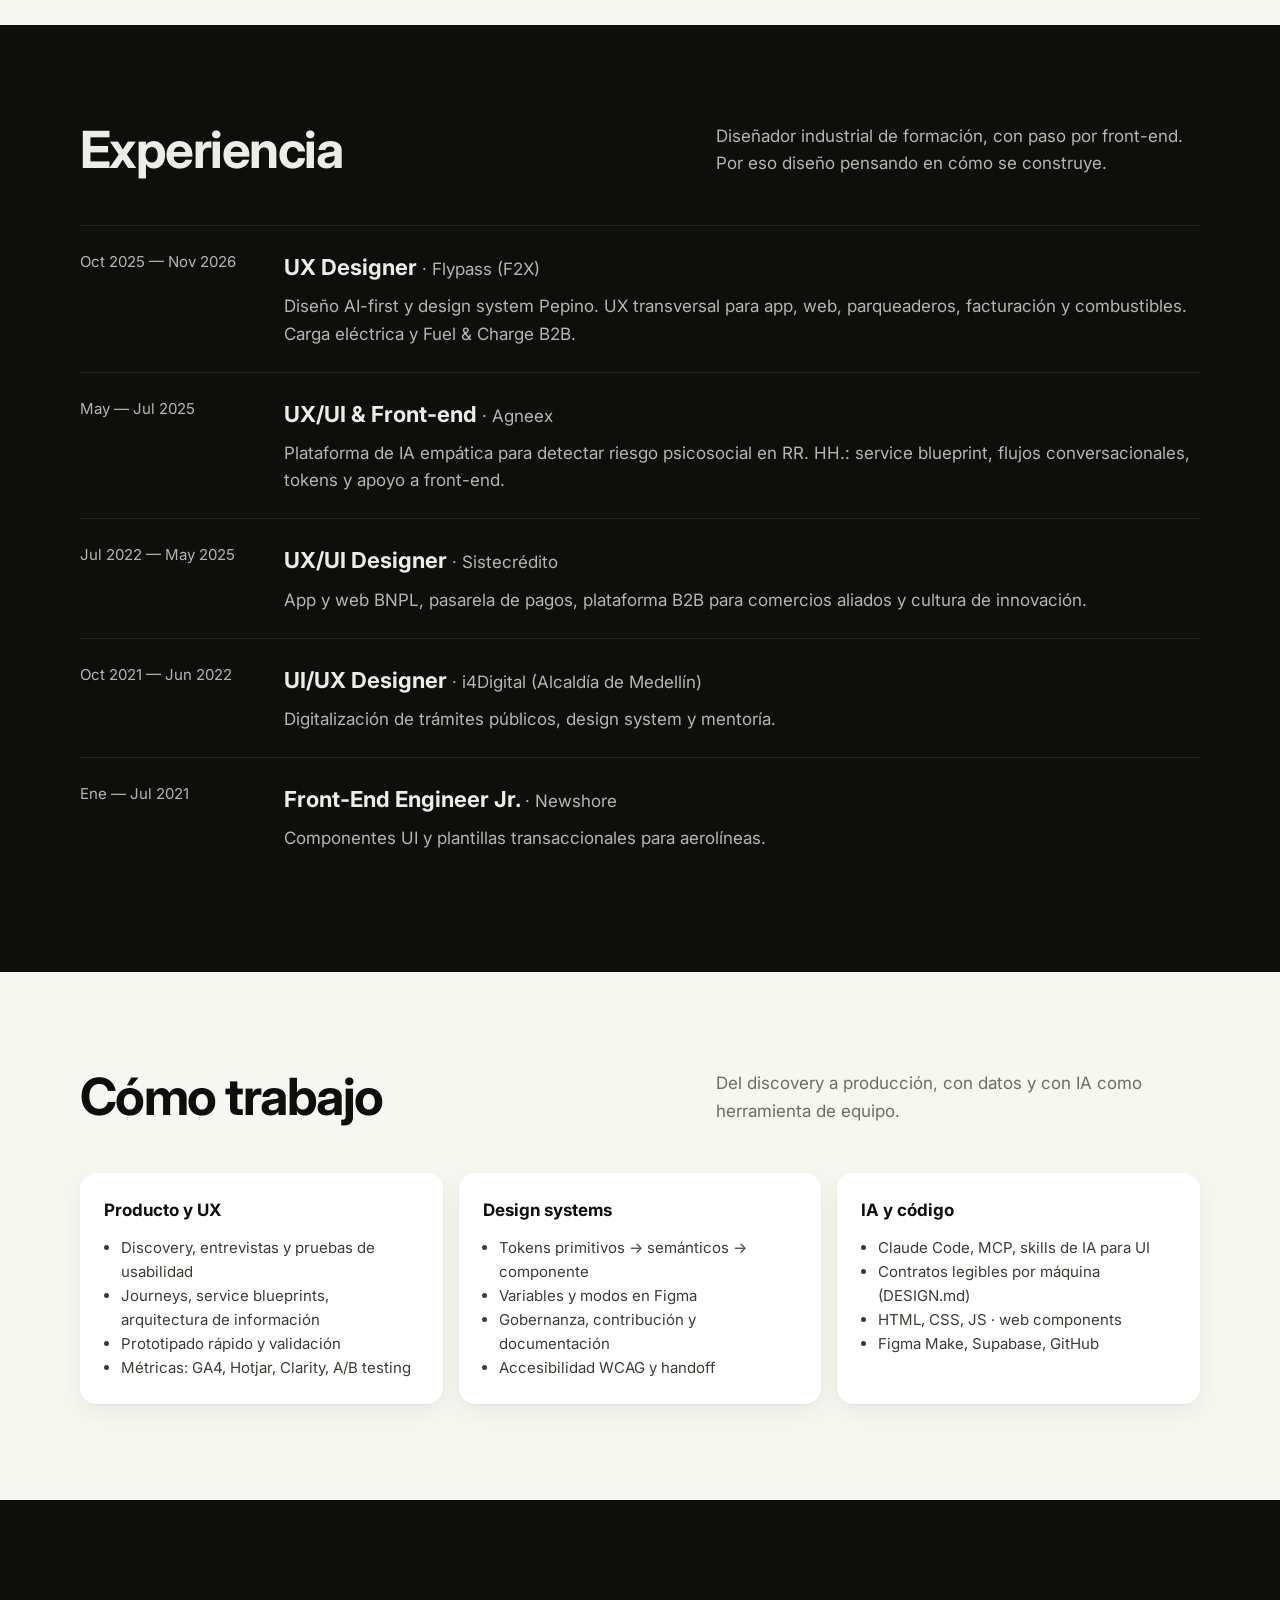
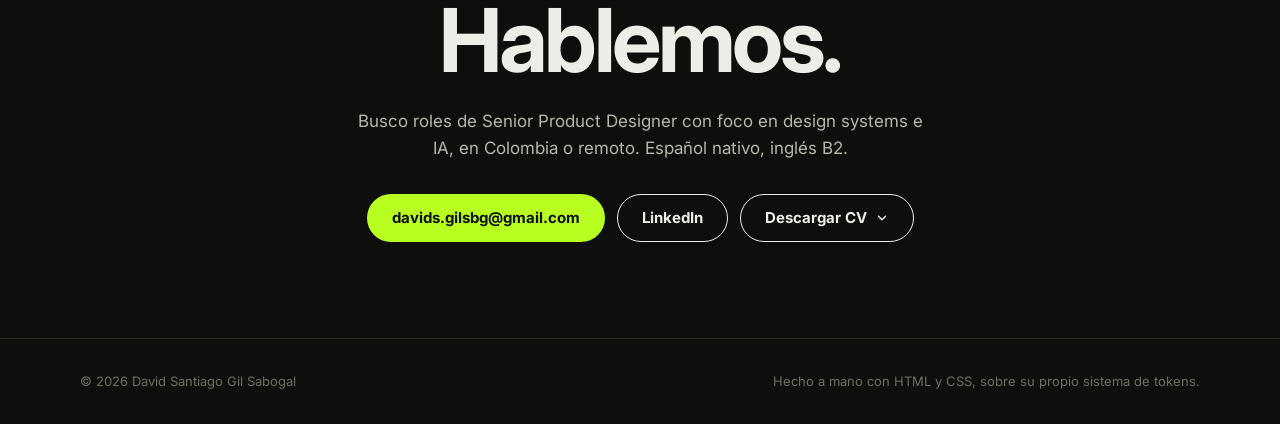
==== commit a44607b5: "Add files via upload" ====
--- a/index.html
+++ b/index.html
@@ -7,7 +7,7 @@
   <meta name="description" content="Senior Product Designer en Medellín. Design systems AI-first, producto fintech y movilidad. Pepino DS, carga eléctrica Flypass, pagos BNPL Sistecrédito.">
   <meta property="og:title" content="David Santiago Gil · Senior Product Designer">
   <meta property="og:description" content="Design systems AI-first · Fintech · Movilidad">
-  <meta property="og:image" content="https://davgil-design.github.io/assets/img/pepino/hero-ds.webp">
+  <meta property="og:image" content="https://davgil-design.github.io/assets/img/og-portafolio.jpg">
   <link rel="preconnect" href="https://fonts.googleapis.com">
   <link rel="preconnect" href="https://fonts.gstatic.com" crossorigin>
   <link href="https://fonts.googleapis.com/css2?family=Inter:wght@400;600;700;800&family=JetBrains+Mono:wght@400;600&display=swap" rel="stylesheet">
@@ -33,7 +33,7 @@
   <section class="hero container">
     <span class="eyebrow">Senior Product Designer · Medellín, Colombia</span>
     <h1>Diseño sistemas que <mark>humanos e IA</mark> pueden usar.</h1>
-    <p>Más de 5 años diseñando producto digital en fintech, movilidad y sector público. Hoy llevo design systems al terreno AI-first: componentes, tokens y reglas que un agente puede leer para construir interfaces on-brand, sin perder el foco en el usuario y en las métricas.</p>
+    <p>Más de 6 años diseñando producto digital en fintech, movilidad y sector público. Hoy llevo design systems al terreno AI-first: componentes, tokens y reglas que un agente puede leer para construir interfaces on-brand, sin perder el foco en el usuario y en las métricas.</p>
     <div class="hero__cta">
       <a class="btn btn--primary" href="#casos">Ver casos</a>
       <details class="dropdown"><summary class="btn btn--ghost">Descargar CV <svg class="chev" width="14" height="14" viewBox="0 0 24 24" fill="none" stroke="currentColor" stroke-width="2.4" stroke-linecap="round" stroke-linejoin="round" aria-hidden="true"><path d="M6 9l6 6 6-6"/></svg></summary><div class="dropdown__menu"><a href="cv/David-Gil-CV-ES.pdf" download hreflang="es"><svg class="flag" viewBox="0 0 3 2" aria-hidden="true"><rect width="3" height="2" fill="#AA151B"/><rect y=".5" width="3" height="1" fill="#F1BF00"/></svg><span>Español</span><svg class="dl" width="16" height="16" viewBox="0 0 24 24" fill="none" stroke="currentColor" stroke-width="2" stroke-linecap="round" stroke-linejoin="round" aria-hidden="true"><path d="M12 4v12m0 0l-5-5m5 5l5-5M5 20h14"/></svg></a><a href="cv/David-Gil-CV-EN.pdf" download hreflang="en"><svg class="flag" viewBox="0 0 60 30" aria-hidden="true"><clipPath id="uk0"><path d="M30,15h30v15zv15h-30zh-30v-15zv-15h30z"/></clipPath><path d="M0,0v30h60v-30z" fill="#012169"/><path d="M0,0L60,30M60,0L0,30" stroke="#fff" stroke-width="6"/><path d="M0,0L60,30M60,0L0,30" clip-path="url(#uk0)" stroke="#C8102E" stroke-width="4"/><path d="M30,0v30M0,15h60" stroke="#fff" stroke-width="10"/><path d="M30,0v30M0,15h60" stroke="#C8102E" stroke-width="6"/></svg><span>English</span><svg class="dl" width="16" height="16" viewBox="0 0 24 24" fill="none" stroke="currentColor" stroke-width="2" stroke-linecap="round" stroke-linejoin="round" aria-hidden="true"><path d="M12 4v12m0 0l-5-5m5 5l5-5M5 20h14"/></svg></a></div></details>
